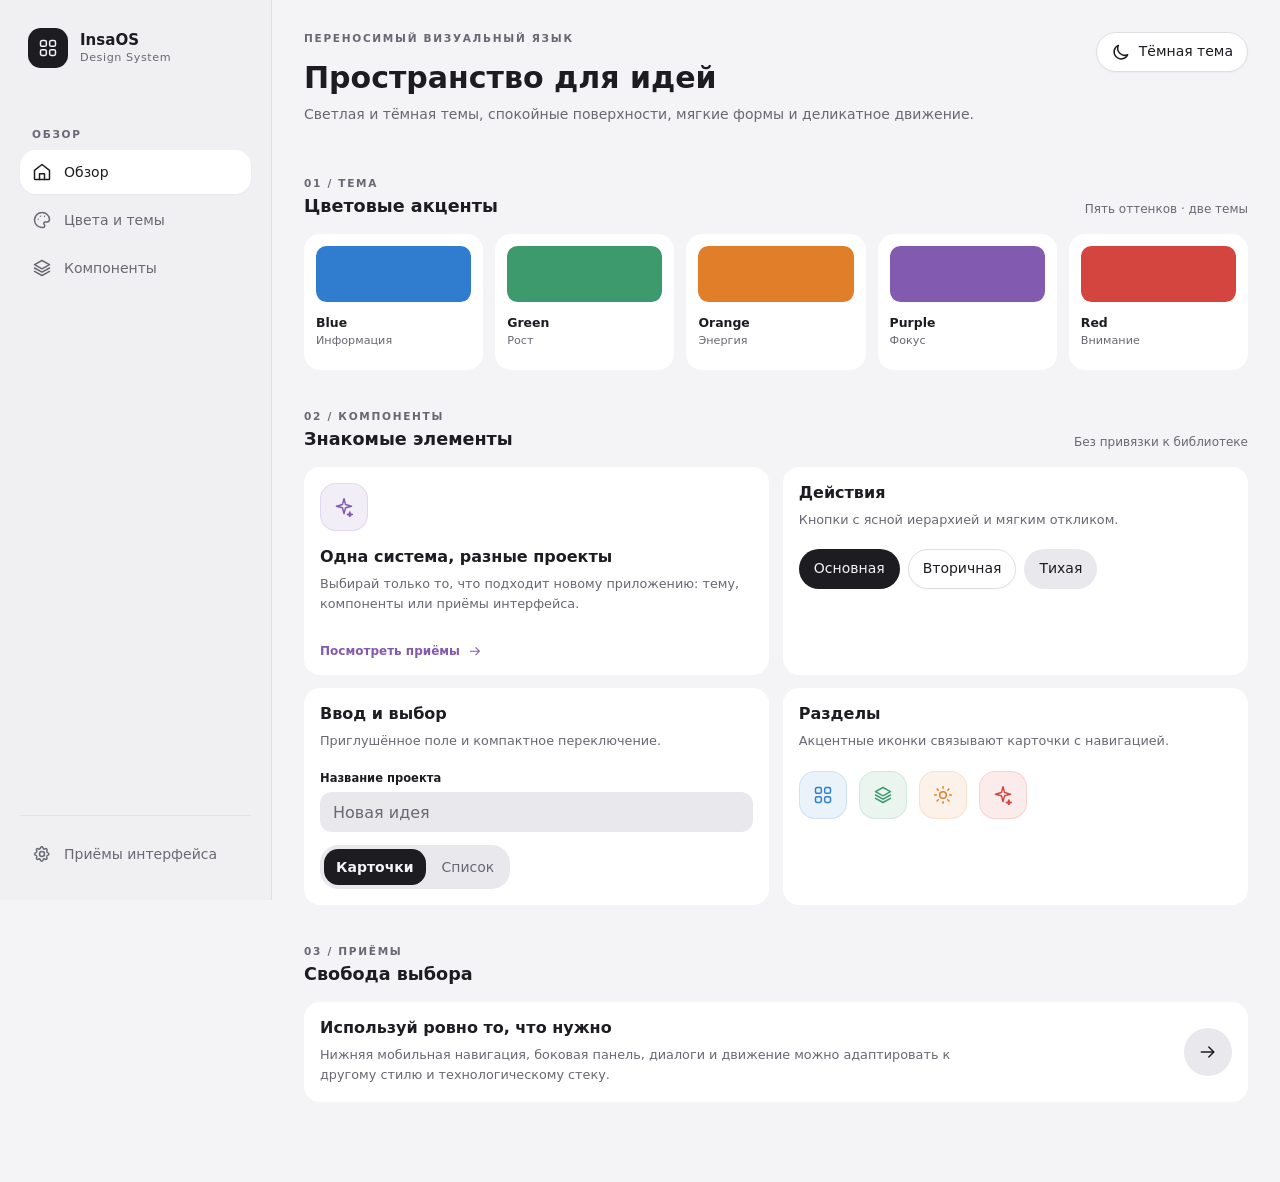
==== preview/index.html @ 646699a1 "feat: extract reusable InsaOS design system" ====
<!doctype html>
<html lang="ru">
  <head>
    <meta charset="utf-8" />
    <meta name="viewport" content="width=device-width, initial-scale=1, viewport-fit=cover" />
    <title>InsaOS Design System — предпросмотр</title>
    <link rel="stylesheet" href="../tokens/insaos.css" />
    <link rel="stylesheet" href="../components/insaos.css" />
    <link rel="stylesheet" href="./preview.css" />
    <script src="./preview.js" defer></script>
  </head>
  <body class="insaos-theme" data-insaos-theme="light">
    <svg class="svg-defs" aria-hidden="true" xmlns="http://www.w3.org/2000/svg">
      <symbol id="i-grid" viewBox="0 0 24 24"><rect x="3" y="3" width="7" height="7" rx="2"/><rect x="14" y="3" width="7" height="7" rx="2"/><rect x="3" y="14" width="7" height="7" rx="2"/><rect x="14" y="14" width="7" height="7" rx="2"/></symbol>
      <symbol id="i-home" viewBox="0 0 24 24"><path d="m3 10 9-7 9 7v10a1 1 0 0 1-1 1H4a1 1 0 0 1-1-1z"/><path d="M9 21v-7h6v7"/></symbol>
      <symbol id="i-search" viewBox="0 0 24 24"><circle cx="10.8" cy="10.8" r="6.8"/><path d="m16 16 5 5"/></symbol>
      <symbol id="i-settings" viewBox="0 0 24 24"><circle cx="12" cy="12" r="3"/><path d="M19.3 13.4a1.5 1.5 0 0 0 0-2.8l-.7-.3a1.5 1.5 0 0 1-.9-1.9l.3-.7a1.5 1.5 0 0 0-2-2l-.7.3a1.5 1.5 0 0 1-1.9-.9l-.3-.7a1.5 1.5 0 0 0-2.8 0l-.3.7a1.5 1.5 0 0 1-1.9.9l-.7-.3a1.5 1.5 0 0 0-2 2l.3.7a1.5 1.5 0 0 1-.9 1.9l-.7.3a1.5 1.5 0 0 0 0 2.8l.7.3a1.5 1.5 0 0 1 .9 1.9l-.3.7a1.5 1.5 0 0 0 2 2l.7-.3a1.5 1.5 0 0 1 1.9.9l.3.7a1.5 1.5 0 0 0 2.8 0l.3-.7a1.5 1.5 0 0 1 1.9-.9l.7.3a1.5 1.5 0 0 0 2-2l-.3-.7a1.5 1.5 0 0 1 .9-1.9z"/></symbol>
      <symbol id="i-palette" viewBox="0 0 24 24"><path d="M12 3a9 9 0 1 0 0 18h1.2a2.1 2.1 0 0 0 1.5-3.6 1.8 1.8 0 0 1 1.3-3.1h2.2A2.8 2.8 0 0 0 21 11.5 8.8 8.8 0 0 0 12 3Z"/><circle cx="7.5" cy="11" r=".8" fill="currentColor" stroke="none"/><circle cx="10" cy="7.5" r=".8" fill="currentColor" stroke="none"/><circle cx="15" cy="7.5" r=".8" fill="currentColor" stroke="none"/></symbol>
      <symbol id="i-layers" viewBox="0 0 24 24"><path d="m12 3 9 5-9 5-9-5zM3 12l9 5 9-5M3 16l9 5 9-5"/></symbol>
      <symbol id="i-spark" viewBox="0 0 24 24"><path d="m12 2 1.9 7.1L21 11l-7.1 1.9L12 20l-1.9-7.1L3 11l7.1-1.9z"/><path d="m19 18 .6 2.4L22 21l-2.4.6L19 24l-.6-2.4L16 21l2.4-.6z"/></symbol>
      <symbol id="i-arrow" viewBox="0 0 24 24"><path d="M4 12h15M13 6l6 6-6 6"/></symbol>
      <symbol id="i-close" viewBox="0 0 24 24"><path d="M5 5 19 19M19 5 5 19"/></symbol>
      <symbol id="i-moon" viewBox="0 0 24 24"><path d="M20 15.2A8.5 8.5 0 0 1 8.8 4 8.5 8.5 0 1 0 20 15.2Z"/></symbol>
      <symbol id="i-sun" viewBox="0 0 24 24"><circle cx="12" cy="12" r="4"/><path d="M12 2v2M12 20v2M4.9 4.9l1.4 1.4m11.4 11.4 1.4 1.4M2 12h2m16 0h2M4.9 19.1l1.4-1.4M17.7 6.3l1.4-1.4"/></symbol>
    </svg>

    <div class="preview-shell">
      <aside class="preview-sidebar" aria-label="Демонстрационная навигация">
        <div class="preview-brand"><span class="preview-brand-mark"><svg><use href="#i-grid" /></svg></span><span>InsaOS <small>Design System</small></span></div>
        <p class="preview-sidebar-label">ОБЗОР</p>
        <nav>
          <a class="insa-nav-item" href="#overview" aria-current="page"><svg><use href="#i-home" /></svg>Обзор</a>
          <a class="insa-nav-item" href="#colors"><svg><use href="#i-palette" /></svg>Цвета и темы</a>
          <a class="insa-nav-item" href="#components"><svg><use href="#i-layers" /></svg>Компоненты</a>
        </nav>
        <div class="preview-sidebar-bottom"><a class="insa-nav-item" href="#patterns"><svg><use href="#i-settings" /></svg>Приёмы интерфейса</a></div>
      </aside>

      <main class="insa-page preview-main" id="overview">
        <header class="preview-topbar">
          <div><p class="preview-eyebrow">ПЕРЕНОСИМЫЙ ВИЗУАЛЬНЫЙ ЯЗЫК</p><h1 class="insa-page-title">Пространство для идей</h1><p class="insa-page-description">Светлая и тёмная темы, спокойные поверхности, мягкие формы и деликатное движение.</p></div>
          <button class="insa-button insa-button--secondary preview-theme-button" id="theme-toggle" type="button" aria-label="Переключить тему"><svg><use href="#i-moon" /></svg><span>Тёмная тема</span></button>
        </header>

        <section class="preview-section" id="colors" aria-labelledby="colors-title">
          <div class="preview-section-heading"><div><p class="preview-eyebrow">01 / ТЕМА</p><h2 id="colors-title">Цветовые акценты</h2></div><span class="preview-meta">Пять оттенков · две темы</span></div>
          <div class="preview-swatches">
            <div class="preview-swatch"><span style="--swatch:var(--insa-blue)"></span><strong>Blue</strong><small>Информация</small></div>
            <div class="preview-swatch"><span style="--swatch:var(--insa-green)"></span><strong>Green</strong><small>Рост</small></div>
            <div class="preview-swatch"><span style="--swatch:var(--insa-orange)"></span><strong>Orange</strong><small>Энергия</small></div>
            <div class="preview-swatch"><span style="--swatch:var(--insa-purple)"></span><strong>Purple</strong><small>Фокус</small></div>
            <div class="preview-swatch"><span style="--swatch:var(--insa-red)"></span><strong>Red</strong><small>Внимание</small></div>
          </div>
        </section>

        <section class="preview-section" id="components" aria-labelledby="components-title">
          <div class="preview-section-heading"><div><p class="preview-eyebrow">02 / КОМПОНЕНТЫ</p><h2 id="components-title">Знакомые элементы</h2></div><span class="preview-meta">Без привязки к библиотеке</span></div>
          <div class="preview-grid">
            <article class="insa-card preview-feature-card"><div class="insa-icon-badge" data-accent="purple"><svg><use href="#i-spark" /></svg></div><div><h3>Одна система, разные проекты</h3><p>Выбирай только то, что подходит новому приложению: тему, компоненты или приёмы интерфейса.</p></div><a class="preview-text-link" href="#patterns">Посмотреть приёмы <svg><use href="#i-arrow" /></svg></a></article>
            <div class="insa-card preview-control-card"><h3>Действия</h3><p>Кнопки с ясной иерархией и мягким откликом.</p><div class="preview-button-row"><button class="insa-button" id="open-dialog" type="button">Основная</button><button class="insa-button insa-button--secondary" type="button">Вторичная</button><button class="insa-button insa-button--quiet" type="button">Тихая</button></div></div>
            <div class="insa-card preview-control-card"><h3>Ввод и выбор</h3><p>Приглушённое поле и компактное переключение.</p><label class="preview-field-label" for="preview-input">Название проекта</label><input class="insa-input" id="preview-input" placeholder="Новая идея" /><div class="insa-segmented" role="group" aria-label="Вид предпросмотра"><button type="button" aria-pressed="true">Карточки</button><button type="button" aria-pressed="false">Список</button></div></div>
            <div class="insa-card preview-control-card preview-accents"><h3>Разделы</h3><p>Акцентные иконки связывают карточки с навигацией.</p><div class="preview-accent-row"><div class="insa-icon-badge" data-accent="blue"><svg><use href="#i-grid" /></svg></div><div class="insa-icon-badge" data-accent="green"><svg><use href="#i-layers" /></svg></div><div class="insa-icon-badge" data-accent="orange"><svg><use href="#i-sun" /></svg></div><div class="insa-icon-badge" data-accent="red"><svg><use href="#i-spark" /></svg></div></div></div>
          </div>
        </section>

        <section class="preview-section preview-last" id="patterns" aria-labelledby="patterns-title"><div class="preview-section-heading"><div><p class="preview-eyebrow">03 / ПРИЁМЫ</p><h2 id="patterns-title">Свобода выбора</h2></div></div><div class="insa-card preview-pattern-card"><div><h3>Используй ровно то, что нужно</h3><p>Нижняя мобильная навигация, боковая панель, диалоги и движение можно адаптировать к другому стилю и технологическому стеку.</p></div><span class="preview-pattern-mark"><svg><use href="#i-arrow" /></svg></span></div></section>
      </main>

      <nav class="insa-floating-bar preview-mobile-nav" aria-label="Демонстрационная мобильная навигация"><a href="#overview" aria-current="page"><svg><use href="#i-home" /></svg><span>Обзор</span></a><a href="#colors"><svg><use href="#i-palette" /></svg><span>Цвета</span></a><a href="#components"><svg><use href="#i-layers" /></svg><span>Элементы</span></a></nav>
    </div>

    <div class="preview-dialog-backdrop" id="demo-dialog" hidden><div class="insa-dialog preview-dialog" role="dialog" aria-modal="true" aria-labelledby="dialog-title"><button class="insa-button insa-button--ghost insa-button--icon preview-close" id="close-dialog" type="button" aria-label="Закрыть"><svg><use href="#i-close" /></svg></button><p class="preview-eyebrow">ПРИМЕР ДИАЛОГА</p><h2 id="dialog-title">Мягкая форма</h2><p>На узком экране этот диалог превращается в нижнюю панель. В новом проекте его поведение реализует выбранная тобой библиотека или нативные средства.</p><button class="insa-button" id="dialog-done" type="button">Понятно</button></div></div>
  </body>
</html>
---- tokens/insaos.css ----
/* Canonical InsaOS design tokens. Values mirror InsaOS at commit 9704db8.
   Place .insaos-theme on the app root. Set data-insaos-theme="dark" for dark mode.
   HSL channels are intentionally stored without hsl() so alpha remains possible. */
.insaos-theme {
  color-scheme: light;

  --insa-accent: 240 8% 12%;
  --insa-accent-foreground: 0 0% 100%;
  --insa-background: 240 11% 96%;
  --insa-border: 240 8% 88%;
  --insa-foreground: 240 8% 12%;
  --insa-input: 240 9% 91%;
  --insa-muted: 240 10% 92%;
  --insa-muted-foreground: 240 5% 43%;
  --insa-ring: 240 8% 12%;
  --insa-shadow-color: 240 10% 18%;
  --insa-surface: 0 0% 100%;
  --insa-surface-muted: 240 12% 94%;
  --insa-blue: 211 62% 50%;
  --insa-green: 151 44% 42%;
  --insa-orange: 28 75% 52%;
  --insa-purple: 268 35% 52%;
  --insa-red: 2 63% 54%;

  --insa-font-sans: InterVariable, Inter, ui-sans-serif, system-ui, -apple-system, BlinkMacSystemFont, "Segoe UI", sans-serif;
  --insa-text-xs: 0.75rem;
  --insa-text-sm: 0.875rem;
  --insa-text-base: 1rem;
  --insa-text-title: 1.875rem;

  --insa-space-1: 0.25rem;
  --insa-space-2: 0.5rem;
  --insa-space-3: 0.75rem;
  --insa-space-4: 1rem;
  --insa-space-5: 1.25rem;
  --insa-space-6: 1.5rem;
  --insa-space-7: 1.75rem;
  --insa-space-8: 2rem;

  --insa-radius-sm: 0.625rem;
  --insa-radius-md: 0.875rem;
  --insa-radius-lg: 1.25rem;
  --insa-radius-card: 1rem;
  --insa-radius-pill: 9999px;

  --insa-shadow-surface: 0 1px 2px hsl(var(--insa-shadow-color) / 0.04);
  --insa-shadow-soft: 0 18px 46px hsl(var(--insa-shadow-color) / 0.12);
  --insa-shadow-menu: 0 16px 38px hsl(var(--insa-shadow-color) / 0.12);
  --insa-shadow-floating: 0 18px 46px hsl(var(--insa-shadow-color) / 0.14);

  --insa-ease-out: cubic-bezier(0.22, 1, 0.36, 1);
  --insa-duration-fast: 150ms;
  --insa-duration-base: 200ms;
  --insa-duration-route: 180ms;
  --insa-duration-mobile: 280ms;
  --insa-duration-sidebar: 400ms;

  background: hsl(var(--insa-background));
  color: hsl(var(--insa-foreground));
  font-family: var(--insa-font-sans);
  font-optical-sizing: auto;
  text-rendering: optimizeLegibility;
  -webkit-font-smoothing: antialiased;
}

.insaos-theme[data-insaos-theme="dark"] {
  color-scheme: dark;

  --insa-accent: 0 0% 100%;
  --insa-accent-foreground: 240 9% 7%;
  --insa-background: 220 8% 7%;
  --insa-border: 240 4% 21%;
  --insa-foreground: 240 11% 92%;
  --insa-input: 240 4% 22%;
  --insa-muted: 240 4% 16%;
  --insa-muted-foreground: 240 5% 64%;
  --insa-ring: 0 0% 100%;
  --insa-shadow-color: 0 0% 0%;
  --insa-surface: 240 3% 11%;
  --insa-surface-muted: 240 4% 15%;
  --insa-blue: 211 55% 60%;
  --insa-green: 151 38% 54%;
  --insa-orange: 28 70% 58%;
  --insa-purple: 268 32% 66%;
  --insa-red: 2 58% 62%;
}
---- components/insaos.css ----
/* Optional, dependency-free visual reference components.
   Import after tokens/insaos.css. Behavior belongs to the host application. */
.insaos-theme,
.insaos-theme * {
  box-sizing: border-box;
}

.insaos-theme :is(button, input, textarea, select) {
  font: inherit;
}

.insaos-theme .insa-page {
  width: min(100%, 72rem);
  margin-inline: auto;
  padding: 2rem;
}

.insaos-theme .insa-page-title {
  margin: 0;
  color: hsl(var(--insa-foreground));
  font-size: var(--insa-text-title);
  font-weight: 600;
  line-height: 1.2;
}

.insaos-theme .insa-page-description {
  max-width: 42rem;
  margin: 0.5rem 0 0;
  color: hsl(var(--insa-muted-foreground));
  font-size: var(--insa-text-sm);
  line-height: 1.5;
}

.insaos-theme .insa-card {
  border-radius: var(--insa-radius-card);
  background: hsl(var(--insa-surface));
  padding: var(--insa-space-4);
  color: hsl(var(--insa-foreground));
}

.insaos-theme .insa-card--interactive {
  transition: background-color var(--insa-duration-base) var(--insa-ease-out);
}

.insaos-theme .insa-card--interactive:hover {
  background: hsl(var(--insa-surface-muted));
}

.insaos-theme .insa-button {
  display: inline-flex;
  min-height: 2.5rem;
  align-items: center;
  justify-content: center;
  gap: 0.5rem;
  border: 1px solid transparent;
  border-radius: var(--insa-radius-pill);
  padding: 0.5rem 0.875rem;
  background: hsl(var(--insa-foreground));
  color: hsl(var(--insa-background));
  font-size: var(--insa-text-sm);
  font-weight: 500;
  line-height: 1.25;
  text-decoration: none;
  cursor: pointer;
  transition: background-color var(--insa-duration-base) var(--insa-ease-out),
    transform var(--insa-duration-base) var(--insa-ease-out);
}

.insaos-theme .insa-button:hover {
  background: hsl(var(--insa-foreground) / 0.9);
}

.insaos-theme .insa-button:active {
  transform: scale(0.98);
}

.insaos-theme .insa-button:focus-visible,
.insaos-theme .insa-input:focus-visible,
.insaos-theme .insa-nav-item:focus-visible,
.insaos-theme .insa-segmented button:focus-visible {
  outline: 2px solid hsl(var(--insa-ring));
  outline-offset: 2px;
}

.insaos-theme .insa-button:disabled {
  opacity: 0.5;
  cursor: not-allowed;
}

.insaos-theme .insa-button--secondary {
  border-color: hsl(var(--insa-border));
  background: hsl(var(--insa-surface));
  color: hsl(var(--insa-foreground));
  box-shadow: var(--insa-shadow-surface);
}

.insaos-theme .insa-button--secondary:hover {
  background: hsl(var(--insa-surface-muted));
}

.insaos-theme .insa-button--quiet {
  background: hsl(var(--insa-muted));
  color: hsl(var(--insa-foreground));
}

.insaos-theme .insa-button--quiet:hover {
  background: hsl(var(--insa-input));
}

.insaos-theme .insa-button--ghost {
  background: transparent;
  color: hsl(var(--insa-foreground));
}

.insaos-theme .insa-button--ghost:hover {
  background: hsl(var(--insa-muted));
}

.insaos-theme .insa-button--small {
  min-height: 2.25rem;
  padding-inline: 0.625rem;
}

.insaos-theme .insa-button--icon {
  width: 2.5rem;
  padding: 0;
}

.insaos-theme .insa-input {
  display: block;
  width: 100%;
  min-width: 0;
  min-height: 2.5rem;
  border: 1px solid transparent;
  border-radius: 0.75rem;
  padding: 0.5rem 0.75rem;
  background: hsl(var(--insa-muted));
  color: hsl(var(--insa-foreground));
  font-size: var(--insa-text-base);
  transition: background-color var(--insa-duration-base) var(--insa-ease-out);
}

.insaos-theme .insa-input::placeholder {
  color: hsl(var(--insa-muted-foreground));
}

.insaos-theme .insa-input:focus-visible {
  background: hsl(var(--insa-surface));
}

.insaos-theme .insa-icon-badge {
  --insa-icon-color: var(--insa-purple);
  display: inline-grid;
  width: 3rem;
  height: 3rem;
  flex: none;
  place-items: center;
  border: 1px solid hsl(var(--insa-icon-color) / 0.15);
  border-radius: var(--insa-radius-card);
  background: hsl(var(--insa-icon-color) / 0.1);
  color: hsl(var(--insa-icon-color));
}

.insaos-theme .insa-icon-badge[data-accent="blue"] { --insa-icon-color: var(--insa-blue); }
.insaos-theme .insa-icon-badge[data-accent="green"] { --insa-icon-color: var(--insa-green); }
.insaos-theme .insa-icon-badge[data-accent="orange"] { --insa-icon-color: var(--insa-orange); }
.insaos-theme .insa-icon-badge[data-accent="purple"] { --insa-icon-color: var(--insa-purple); }
.insaos-theme .insa-icon-badge[data-accent="red"] { --insa-icon-color: var(--insa-red); }

.insaos-theme .insa-floating-bar {
  border: 1px solid hsl(var(--insa-border));
  border-radius: 1.75rem;
  background: hsl(var(--insa-surface) / 0.9);
  box-shadow: var(--insa-shadow-floating);
  backdrop-filter: blur(24px);
}

.insaos-theme .insa-segmented {
  display: inline-flex;
  gap: 0.25rem;
  border-radius: 1.15rem;
  padding: 0.25rem;
  background: hsl(var(--insa-muted));
}

.insaos-theme .insa-segmented button {
  min-height: 2.25rem;
  border: 0;
  border-radius: 0.9rem;
  padding: 0.375rem 0.75rem;
  background: transparent;
  color: hsl(var(--insa-muted-foreground));
  font-size: var(--insa-text-sm);
  font-weight: 500;
  cursor: pointer;
  transition: color var(--insa-duration-base) var(--insa-ease-out),
    background-color var(--insa-duration-base) var(--insa-ease-out);
}

.insaos-theme .insa-segmented button[aria-selected="true"],
.insaos-theme .insa-segmented button[aria-pressed="true"] {
  background: hsl(var(--insa-foreground));
  color: hsl(var(--insa-background));
  font-weight: 600;
}

.insaos-theme .insa-nav-item {
  display: flex;
  min-height: 2.75rem;
  align-items: center;
  gap: 0.75rem;
  border-radius: 1rem;
  padding: 0.5rem 0.75rem;
  color: hsl(var(--insa-muted-foreground));
  font-size: var(--insa-text-sm);
  font-weight: 500;
  text-decoration: none;
  transition: background-color var(--insa-duration-base) var(--insa-ease-out),
    color var(--insa-duration-base) var(--insa-ease-out);
}

.insaos-theme .insa-nav-item:hover,
.insaos-theme .insa-nav-item[aria-current="page"] {
  background: hsl(var(--insa-surface));
  color: hsl(var(--insa-foreground));
}

.insaos-theme .insa-nav-item[aria-current="page"] {
  box-shadow: var(--insa-shadow-surface);
}

.insaos-theme .insa-overlay {
  background: hsl(var(--insa-background) / 0.7);
  backdrop-filter: blur(4px);
}

.insaos-theme .insa-dialog {
  border: 1px solid hsl(var(--insa-border));
  border-radius: var(--insa-radius-card);
  background: hsl(var(--insa-surface));
  padding: 1.25rem;
  box-shadow: var(--insa-shadow-floating);
}

@media (max-width: 767px) {
  .insaos-theme .insa-page {
    padding: 1.25rem 1rem 8rem;
  }

  .insaos-theme .insa-dialog {
    border-radius: 1.75rem 1.75rem 0 0;
    padding-bottom: calc(env(safe-area-inset-bottom) + 1.25rem);
  }
}

@media (prefers-reduced-motion: reduce) {
  .insaos-theme .insa-card--interactive,
  .insaos-theme .insa-button,
  .insaos-theme .insa-input,
  .insaos-theme .insa-segmented button,
  .insaos-theme .insa-nav-item {
    transition-duration: 1ms;
  }
}
---- preview/preview.css ----
body.insaos-theme { margin: 0; min-height: 100vh; }
.svg-defs { position: absolute; width: 0; height: 0; overflow: hidden; }
.insaos-theme svg { width: 1.25rem; height: 1.25rem; fill: none; stroke: currentColor; stroke-width: 1.8; stroke-linecap: round; stroke-linejoin: round; flex: none; }
.preview-shell { display: flex; min-height: 100vh; }
.preview-sidebar { position: sticky; top: 0; display: flex; flex: 0 0 272px; flex-direction: column; height: 100vh; border-right: 1px solid hsl(var(--insa-border)); padding: 1.5rem 1.25rem; background: hsl(var(--insa-surface-muted) / .7); }
.preview-brand { display: flex; align-items: center; gap: .75rem; margin-bottom: 3.5rem; padding: .25rem .5rem; font-size: .94rem; font-weight: 700; line-height: 1.1; }
.preview-brand small { display: block; margin-top: .2rem; color: hsl(var(--insa-muted-foreground)); font-size: .7rem; font-weight: 500; letter-spacing: .05em; }
.preview-brand-mark { display: grid; width: 2.5rem; height: 2.5rem; place-items: center; border-radius: .8rem; background: hsl(var(--insa-foreground)); color: hsl(var(--insa-background)); }
.preview-sidebar-label, .preview-eyebrow { color: hsl(var(--insa-muted-foreground)); font-size: .66rem; font-weight: 700; letter-spacing: .16em; }
.preview-sidebar-label { padding-left: .75rem; margin: 0 0 .65rem; }
.preview-sidebar nav { display: grid; gap: .25rem; }
.preview-sidebar-bottom { margin-top: auto; border-top: 1px solid hsl(var(--insa-border) / .7); padding-top: 1rem; }
.preview-main { flex: 1; min-width: 0; }
.preview-topbar { display: flex; align-items: flex-start; justify-content: space-between; gap: 2rem; margin: 0 0 3.25rem; }
.preview-topbar .preview-eyebrow { margin: 0 0 1rem; }
.preview-theme-button { flex: none; gap: .6rem; }
.preview-section { margin-top: 2.5rem; }
.preview-section-heading { display: flex; align-items: end; justify-content: space-between; gap: 1rem; margin-bottom: 1.1rem; }
.preview-section-heading .preview-eyebrow { margin: 0 0 .45rem; }
.preview-section-heading h2 { margin: 0; font-size: 1.1rem; font-weight: 650; }
.preview-meta { color: hsl(var(--insa-muted-foreground)); font-size: .75rem; }
.preview-swatches { display: grid; grid-template-columns: repeat(5, minmax(0, 1fr)); gap: .75rem; }
.preview-swatch { display: flex; min-height: 8.5rem; flex-direction: column; border-radius: 1rem; background: hsl(var(--insa-surface)); padding: .75rem; }
.preview-swatch > span { height: 3.5rem; margin-bottom: .85rem; border-radius: .65rem; background: hsl(var(--swatch)); }
.preview-swatch strong { font-size: .78rem; font-weight: 650; }
.preview-swatch small { margin-top: .2rem; color: hsl(var(--insa-muted-foreground)); font-size: .7rem; }
.preview-grid { display: grid; grid-template-columns: repeat(2, minmax(0, 1fr)); gap: .85rem; }
.preview-grid .insa-card { min-height: 13rem; }
.preview-grid h3, .preview-pattern-card h3 { margin: 0 0 .5rem; font-size: 1rem; font-weight: 650; }
.preview-grid p, .preview-pattern-card p { margin: 0; color: hsl(var(--insa-muted-foreground)); font-size: .8rem; line-height: 1.6; }
.preview-feature-card { display: flex; flex-direction: column; align-items: start; gap: 1rem; }
.preview-feature-card p { max-width: 27rem; }
.preview-text-link { display: inline-flex; align-items: center; gap: .5rem; margin-top: auto; color: hsl(var(--insa-purple)); font-size: .75rem; font-weight: 650; text-decoration: none; }
.preview-text-link svg { width: .9rem; height: .9rem; }
.preview-control-card { padding: 1.25rem; }
.preview-control-card p { margin-bottom: 1.2rem; }
.preview-button-row, .preview-accent-row { display: flex; flex-wrap: wrap; gap: .5rem; }
.preview-field-label { display: block; margin-bottom: .45rem; font-size: .72rem; font-weight: 600; }
.preview-control-card .insa-segmented { margin-top: .8rem; }
.preview-accents .preview-accent-row { gap: .75rem; }
.preview-pattern-card { display: flex; align-items: center; justify-content: space-between; gap: 2rem; padding: 1.5rem; }
.preview-pattern-card p { max-width: 42rem; }
.preview-pattern-mark { display: grid; width: 3rem; height: 3rem; place-items: center; border-radius: 50%; background: hsl(var(--insa-muted)); color: hsl(var(--insa-foreground)); }
.preview-last { margin-bottom: 3rem; }
.preview-mobile-nav { display: none; }
.preview-dialog-backdrop { position: fixed; inset: 0; z-index: 100; display: grid; place-items: center; padding: 1rem; background: hsl(var(--insa-background) / .7); backdrop-filter: blur(4px); }
.preview-dialog-backdrop[hidden] { display: none; }
.preview-dialog { position: relative; width: min(100%, 28rem); }
.preview-dialog .preview-eyebrow { margin: 0 0 .75rem; }
.preview-dialog h2 { margin: 0 0 .65rem; font-size: 1.15rem; }
.preview-dialog p:not(.preview-eyebrow) { margin: 0 0 1.5rem; color: hsl(var(--insa-muted-foreground)); font-size: .85rem; line-height: 1.6; }
.preview-close { position: absolute; top: .75rem; right: .75rem; }
@media (max-width: 850px) { .preview-sidebar { flex-basis: 220px; } .preview-swatches { grid-template-columns: repeat(3, minmax(0, 1fr)); } }
@media (max-width: 700px) {
  .preview-sidebar { display: none; }
  .preview-topbar { margin-bottom: 2.2rem; }
  .preview-topbar .insa-page-title { font-size: 1.7rem; }
  .preview-theme-button span { display: none; }
  .preview-theme-button { width: 2.5rem; padding: 0; }
  .preview-swatches { grid-template-columns: repeat(2, minmax(0, 1fr)); }
  .preview-grid { grid-template-columns: 1fr; }
  .preview-meta { display: none; }
  .preview-mobile-nav { position: fixed; z-index: 30; right: .75rem; bottom: calc(env(safe-area-inset-bottom) + .35rem); left: .75rem; display: grid; grid-template-columns: repeat(3, 1fr); gap: .25rem; padding: .5rem; }
  .preview-mobile-nav a { display: flex; min-height: 3.25rem; flex-direction: column; align-items: center; justify-content: center; gap: .2rem; border-radius: 1.65rem; color: hsl(var(--insa-muted-foreground)); font-size: .68rem; font-weight: 500; text-decoration: none; }
  .preview-mobile-nav a[aria-current="page"] { background: hsl(var(--insa-input)); color: hsl(var(--insa-accent)); font-weight: 600; box-shadow: var(--insa-shadow-surface); }
  .preview-mobile-nav svg { width: 1.35rem; height: 1.35rem; }
  .preview-dialog-backdrop { align-items: end; padding: 0; }
  .preview-dialog { width: 100%; border-bottom: 0; }
}
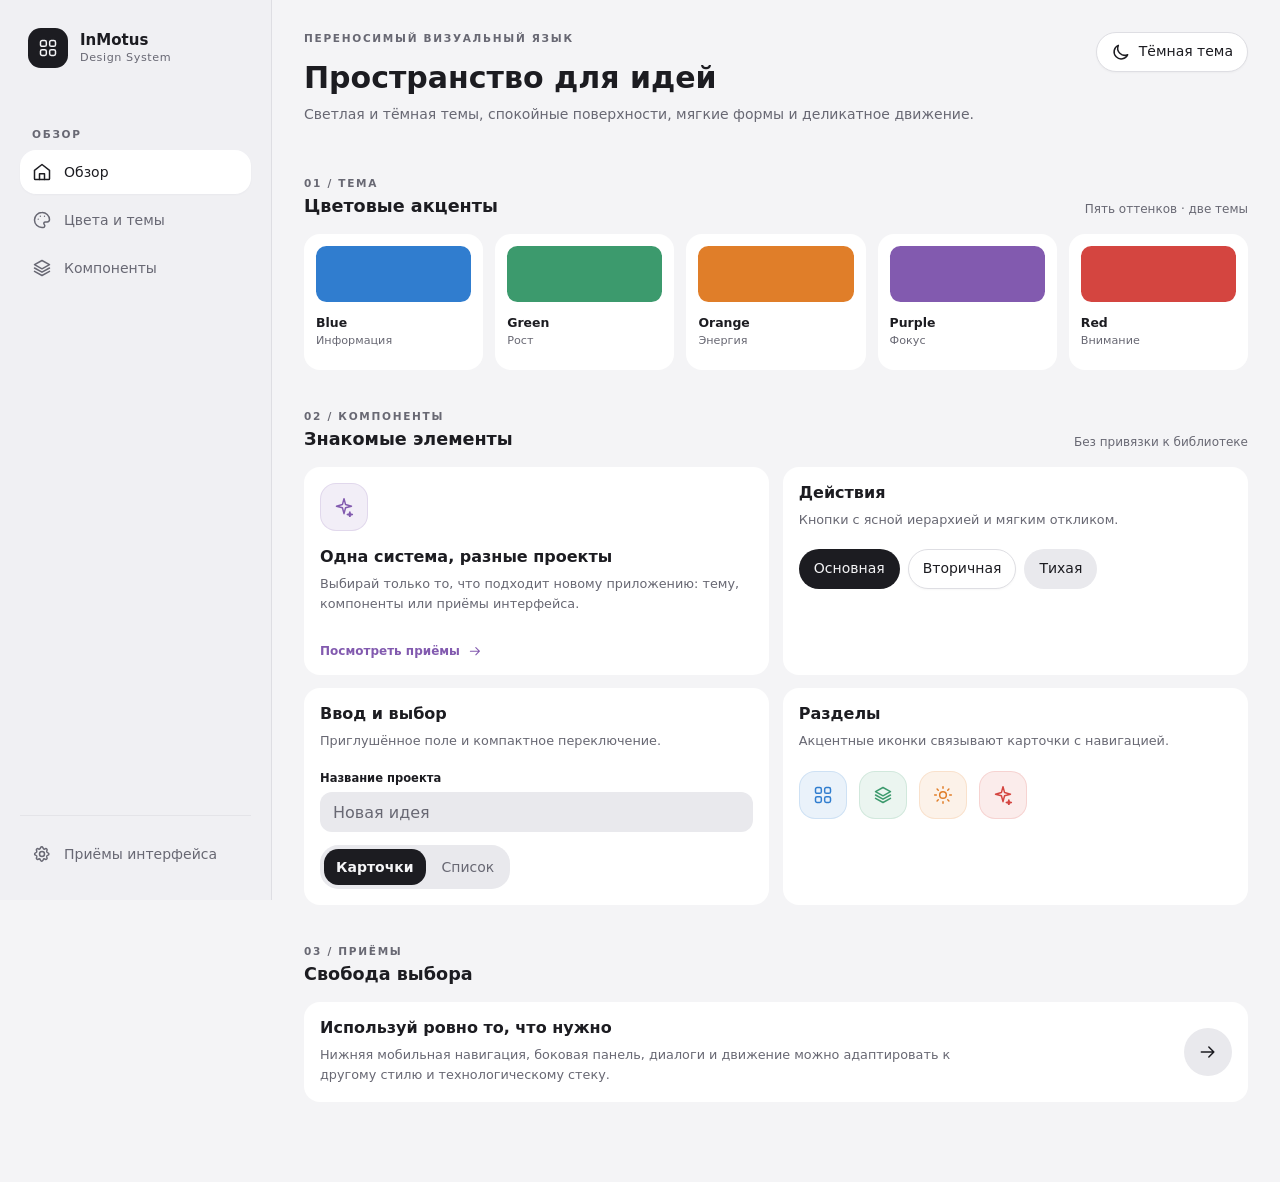
==== commit 229f1a60: "refactor: establish independent InMotus design system" ====
--- a/preview/index.html
+++ b/preview/index.html
@@ -3,13 +3,13 @@
   <head>
     <meta charset="utf-8" />
     <meta name="viewport" content="width=device-width, initial-scale=1, viewport-fit=cover" />
-    <title>InsaOS Design System — предпросмотр</title>
-    <link rel="stylesheet" href="../tokens/insaos.css" />
-    <link rel="stylesheet" href="../components/insaos.css" />
+    <title>InMotus Design System — предпросмотр</title>
+    <link rel="stylesheet" href="../tokens/inmotus.css" />
+    <link rel="stylesheet" href="../components/inmotus.css" />
     <link rel="stylesheet" href="./preview.css" />
     <script src="./preview.js" defer></script>
   </head>
-  <body class="insaos-theme" data-insaos-theme="light">
+  <body class="inmotus-theme" data-inmotus-theme="light">
     <svg class="svg-defs" aria-hidden="true" xmlns="http://www.w3.org/2000/svg">
       <symbol id="i-grid" viewBox="0 0 24 24"><rect x="3" y="3" width="7" height="7" rx="2"/><rect x="14" y="3" width="7" height="7" rx="2"/><rect x="3" y="14" width="7" height="7" rx="2"/><rect x="14" y="14" width="7" height="7" rx="2"/></symbol>
       <symbol id="i-home" viewBox="0 0 24 24"><path d="m3 10 9-7 9 7v10a1 1 0 0 1-1 1H4a1 1 0 0 1-1-1z"/><path d="M9 21v-7h6v7"/></symbol>
@@ -26,49 +26,49 @@
 
     <div class="preview-shell">
       <aside class="preview-sidebar" aria-label="Демонстрационная навигация">
-        <div class="preview-brand"><span class="preview-brand-mark"><svg><use href="#i-grid" /></svg></span><span>InsaOS <small>Design System</small></span></div>
+        <div class="preview-brand"><span class="preview-brand-mark"><svg><use href="#i-grid" /></svg></span><span>InMotus <small>Design System</small></span></div>
         <p class="preview-sidebar-label">ОБЗОР</p>
         <nav>
-          <a class="insa-nav-item" href="#overview" aria-current="page"><svg><use href="#i-home" /></svg>Обзор</a>
-          <a class="insa-nav-item" href="#colors"><svg><use href="#i-palette" /></svg>Цвета и темы</a>
-          <a class="insa-nav-item" href="#components"><svg><use href="#i-layers" /></svg>Компоненты</a>
+          <a class="inmotus-nav-item" href="#overview" aria-current="page"><svg><use href="#i-home" /></svg>Обзор</a>
+          <a class="inmotus-nav-item" href="#colors"><svg><use href="#i-palette" /></svg>Цвета и темы</a>
+          <a class="inmotus-nav-item" href="#components"><svg><use href="#i-layers" /></svg>Компоненты</a>
         </nav>
-        <div class="preview-sidebar-bottom"><a class="insa-nav-item" href="#patterns"><svg><use href="#i-settings" /></svg>Приёмы интерфейса</a></div>
+        <div class="preview-sidebar-bottom"><a class="inmotus-nav-item" href="#patterns"><svg><use href="#i-settings" /></svg>Приёмы интерфейса</a></div>
       </aside>
 
-      <main class="insa-page preview-main" id="overview">
+      <main class="inmotus-page preview-main" id="overview">
         <header class="preview-topbar">
-          <div><p class="preview-eyebrow">ПЕРЕНОСИМЫЙ ВИЗУАЛЬНЫЙ ЯЗЫК</p><h1 class="insa-page-title">Пространство для идей</h1><p class="insa-page-description">Светлая и тёмная темы, спокойные поверхности, мягкие формы и деликатное движение.</p></div>
-          <button class="insa-button insa-button--secondary preview-theme-button" id="theme-toggle" type="button" aria-label="Переключить тему"><svg><use href="#i-moon" /></svg><span>Тёмная тема</span></button>
+          <div><p class="preview-eyebrow">ПЕРЕНОСИМЫЙ ВИЗУАЛЬНЫЙ ЯЗЫК</p><h1 class="inmotus-page-title">Пространство для идей</h1><p class="inmotus-page-description">Светлая и тёмная темы, спокойные поверхности, мягкие формы и деликатное движение.</p></div>
+          <button class="inmotus-button inmotus-button--secondary preview-theme-button" id="theme-toggle" type="button" aria-label="Переключить тему"><svg><use href="#i-moon" /></svg><span>Тёмная тема</span></button>
         </header>
 
         <section class="preview-section" id="colors" aria-labelledby="colors-title">
           <div class="preview-section-heading"><div><p class="preview-eyebrow">01 / ТЕМА</p><h2 id="colors-title">Цветовые акценты</h2></div><span class="preview-meta">Пять оттенков · две темы</span></div>
           <div class="preview-swatches">
-            <div class="preview-swatch"><span style="--swatch:var(--insa-blue)"></span><strong>Blue</strong><small>Информация</small></div>
-            <div class="preview-swatch"><span style="--swatch:var(--insa-green)"></span><strong>Green</strong><small>Рост</small></div>
-            <div class="preview-swatch"><span style="--swatch:var(--insa-orange)"></span><strong>Orange</strong><small>Энергия</small></div>
-            <div class="preview-swatch"><span style="--swatch:var(--insa-purple)"></span><strong>Purple</strong><small>Фокус</small></div>
-            <div class="preview-swatch"><span style="--swatch:var(--insa-red)"></span><strong>Red</strong><small>Внимание</small></div>
+            <div class="preview-swatch"><span style="--swatch:var(--inmotus-blue)"></span><strong>Blue</strong><small>Информация</small></div>
+            <div class="preview-swatch"><span style="--swatch:var(--inmotus-green)"></span><strong>Green</strong><small>Рост</small></div>
+            <div class="preview-swatch"><span style="--swatch:var(--inmotus-orange)"></span><strong>Orange</strong><small>Энергия</small></div>
+            <div class="preview-swatch"><span style="--swatch:var(--inmotus-purple)"></span><strong>Purple</strong><small>Фокус</small></div>
+            <div class="preview-swatch"><span style="--swatch:var(--inmotus-red)"></span><strong>Red</strong><small>Внимание</small></div>
           </div>
         </section>
 
         <section class="preview-section" id="components" aria-labelledby="components-title">
           <div class="preview-section-heading"><div><p class="preview-eyebrow">02 / КОМПОНЕНТЫ</p><h2 id="components-title">Знакомые элементы</h2></div><span class="preview-meta">Без привязки к библиотеке</span></div>
           <div class="preview-grid">
-            <article class="insa-card preview-feature-card"><div class="insa-icon-badge" data-accent="purple"><svg><use href="#i-spark" /></svg></div><div><h3>Одна система, разные проекты</h3><p>Выбирай только то, что подходит новому приложению: тему, компоненты или приёмы интерфейса.</p></div><a class="preview-text-link" href="#patterns">Посмотреть приёмы <svg><use href="#i-arrow" /></svg></a></article>
-            <div class="insa-card preview-control-card"><h3>Действия</h3><p>Кнопки с ясной иерархией и мягким откликом.</p><div class="preview-button-row"><button class="insa-button" id="open-dialog" type="button">Основная</button><button class="insa-button insa-button--secondary" type="button">Вторичная</button><button class="insa-button insa-button--quiet" type="button">Тихая</button></div></div>
-            <div class="insa-card preview-control-card"><h3>Ввод и выбор</h3><p>Приглушённое поле и компактное переключение.</p><label class="preview-field-label" for="preview-input">Название проекта</label><input class="insa-input" id="preview-input" placeholder="Новая идея" /><div class="insa-segmented" role="group" aria-label="Вид предпросмотра"><button type="button" aria-pressed="true">Карточки</button><button type="button" aria-pressed="false">Список</button></div></div>
-            <div class="insa-card preview-control-card preview-accents"><h3>Разделы</h3><p>Акцентные иконки связывают карточки с навигацией.</p><div class="preview-accent-row"><div class="insa-icon-badge" data-accent="blue"><svg><use href="#i-grid" /></svg></div><div class="insa-icon-badge" data-accent="green"><svg><use href="#i-layers" /></svg></div><div class="insa-icon-badge" data-accent="orange"><svg><use href="#i-sun" /></svg></div><div class="insa-icon-badge" data-accent="red"><svg><use href="#i-spark" /></svg></div></div></div>
+            <article class="inmotus-card preview-feature-card"><div class="inmotus-icon-badge" data-accent="purple"><svg><use href="#i-spark" /></svg></div><div><h3>Одна система, разные проекты</h3><p>Выбирай только то, что подходит новому приложению: тему, компоненты или приёмы интерфейса.</p></div><a class="preview-text-link" href="#patterns">Посмотреть приёмы <svg><use href="#i-arrow" /></svg></a></article>
+            <div class="inmotus-card preview-control-card"><h3>Действия</h3><p>Кнопки с ясной иерархией и мягким откликом.</p><div class="preview-button-row"><button class="inmotus-button" id="open-dialog" type="button">Основная</button><button class="inmotus-button inmotus-button--secondary" type="button">Вторичная</button><button class="inmotus-button inmotus-button--quiet" type="button">Тихая</button></div></div>
+            <div class="inmotus-card preview-control-card"><h3>Ввод и выбор</h3><p>Приглушённое поле и компактное переключение.</p><label class="preview-field-label" for="preview-input">Название проекта</label><input class="inmotus-input" id="preview-input" placeholder="Новая идея" /><div class="inmotus-segmented" role="group" aria-label="Вид предпросмотра"><button type="button" aria-pressed="true">Карточки</button><button type="button" aria-pressed="false">Список</button></div></div>
+            <div class="inmotus-card preview-control-card preview-accents"><h3>Разделы</h3><p>Акцентные иконки связывают карточки с навигацией.</p><div class="preview-accent-row"><div class="inmotus-icon-badge" data-accent="blue"><svg><use href="#i-grid" /></svg></div><div class="inmotus-icon-badge" data-accent="green"><svg><use href="#i-layers" /></svg></div><div class="inmotus-icon-badge" data-accent="orange"><svg><use href="#i-sun" /></svg></div><div class="inmotus-icon-badge" data-accent="red"><svg><use href="#i-spark" /></svg></div></div></div>
           </div>
         </section>
 
-        <section class="preview-section preview-last" id="patterns" aria-labelledby="patterns-title"><div class="preview-section-heading"><div><p class="preview-eyebrow">03 / ПРИЁМЫ</p><h2 id="patterns-title">Свобода выбора</h2></div></div><div class="insa-card preview-pattern-card"><div><h3>Используй ровно то, что нужно</h3><p>Нижняя мобильная навигация, боковая панель, диалоги и движение можно адаптировать к другому стилю и технологическому стеку.</p></div><span class="preview-pattern-mark"><svg><use href="#i-arrow" /></svg></span></div></section>
+        <section class="preview-section preview-last" id="patterns" aria-labelledby="patterns-title"><div class="preview-section-heading"><div><p class="preview-eyebrow">03 / ПРИЁМЫ</p><h2 id="patterns-title">Свобода выбора</h2></div></div><div class="inmotus-card preview-pattern-card"><div><h3>Используй ровно то, что нужно</h3><p>Нижняя мобильная навигация, боковая панель, диалоги и движение можно адаптировать к другому стилю и технологическому стеку.</p></div><span class="preview-pattern-mark"><svg><use href="#i-arrow" /></svg></span></div></section>
       </main>
 
-      <nav class="insa-floating-bar preview-mobile-nav" aria-label="Демонстрационная мобильная навигация"><a href="#overview" aria-current="page"><svg><use href="#i-home" /></svg><span>Обзор</span></a><a href="#colors"><svg><use href="#i-palette" /></svg><span>Цвета</span></a><a href="#components"><svg><use href="#i-layers" /></svg><span>Элементы</span></a></nav>
+      <nav class="inmotus-floating-bar preview-mobile-nav" aria-label="Демонстрационная мобильная навигация"><a href="#overview" aria-current="page"><svg><use href="#i-home" /></svg><span>Обзор</span></a><a href="#colors"><svg><use href="#i-palette" /></svg><span>Цвета</span></a><a href="#components"><svg><use href="#i-layers" /></svg><span>Элементы</span></a></nav>
     </div>
 
-    <div class="preview-dialog-backdrop" id="demo-dialog" hidden><div class="insa-dialog preview-dialog" role="dialog" aria-modal="true" aria-labelledby="dialog-title"><button class="insa-button insa-button--ghost insa-button--icon preview-close" id="close-dialog" type="button" aria-label="Закрыть"><svg><use href="#i-close" /></svg></button><p class="preview-eyebrow">ПРИМЕР ДИАЛОГА</p><h2 id="dialog-title">Мягкая форма</h2><p>На узком экране этот диалог превращается в нижнюю панель. В новом проекте его поведение реализует выбранная тобой библиотека или нативные средства.</p><button class="insa-button" id="dialog-done" type="button">Понятно</button></div></div>
+    <div class="preview-dialog-backdrop" id="demo-dialog" hidden><div class="inmotus-dialog preview-dialog" role="dialog" aria-modal="true" aria-labelledby="dialog-title"><button class="inmotus-button inmotus-button--ghost inmotus-button--icon preview-close" id="close-dialog" type="button" aria-label="Закрыть"><svg><use href="#i-close" /></svg></button><p class="preview-eyebrow">ПРИМЕР ДИАЛОГА</p><h2 id="dialog-title">Мягкая форма</h2><p>На узком экране этот диалог превращается в нижнюю панель. В новом проекте его поведение реализует выбранная тобой библиотека или нативные средства.</p><button class="inmotus-button" id="dialog-done" type="button">Понятно</button></div></div>
   </body>
 </html>
--- a/tokens/inmotus.css
+++ b/tokens/inmotus.css
@@ -0,0 +1,86 @@
+/* Canonical InMotus Design System tokens.
+   Place .inmotus-theme on the app root. Set data-inmotus-theme="dark" for dark mode.
+   HSL channels are intentionally stored without hsl() so alpha remains possible. */
+.inmotus-theme {
+  color-scheme: light;
+
+  --inmotus-accent: 240 8% 12%;
+  --inmotus-accent-foreground: 0 0% 100%;
+  --inmotus-background: 240 11% 96%;
+  --inmotus-border: 240 8% 88%;
+  --inmotus-foreground: 240 8% 12%;
+  --inmotus-input: 240 9% 91%;
+  --inmotus-muted: 240 10% 92%;
+  --inmotus-muted-foreground: 240 5% 43%;
+  --inmotus-ring: 240 8% 12%;
+  --inmotus-shadow-color: 240 10% 18%;
+  --inmotus-surface: 0 0% 100%;
+  --inmotus-surface-muted: 240 12% 94%;
+  --inmotus-blue: 211 62% 50%;
+  --inmotus-green: 151 44% 42%;
+  --inmotus-orange: 28 75% 52%;
+  --inmotus-purple: 268 35% 52%;
+  --inmotus-red: 2 63% 54%;
+
+  --inmotus-font-sans: InterVariable, Inter, ui-sans-serif, system-ui, -apple-system, BlinkMacSystemFont, "Segoe UI", sans-serif;
+  --inmotus-text-xs: 0.75rem;
+  --inmotus-text-sm: 0.875rem;
+  --inmotus-text-base: 1rem;
+  --inmotus-text-title: 1.875rem;
+
+  --inmotus-space-1: 0.25rem;
+  --inmotus-space-2: 0.5rem;
+  --inmotus-space-3: 0.75rem;
+  --inmotus-space-4: 1rem;
+  --inmotus-space-5: 1.25rem;
+  --inmotus-space-6: 1.5rem;
+  --inmotus-space-7: 1.75rem;
+  --inmotus-space-8: 2rem;
+
+  --inmotus-radius-sm: 0.625rem;
+  --inmotus-radius-md: 0.875rem;
+  --inmotus-radius-lg: 1.25rem;
+  --inmotus-radius-card: 1rem;
+  --inmotus-radius-pill: 9999px;
+
+  --inmotus-shadow-surface: 0 1px 2px hsl(var(--inmotus-shadow-color) / 0.04);
+  --inmotus-shadow-soft: 0 18px 46px hsl(var(--inmotus-shadow-color) / 0.12);
+  --inmotus-shadow-menu: 0 16px 38px hsl(var(--inmotus-shadow-color) / 0.12);
+  --inmotus-shadow-floating: 0 18px 46px hsl(var(--inmotus-shadow-color) / 0.14);
+
+  --inmotus-ease-out: cubic-bezier(0.22, 1, 0.36, 1);
+  --inmotus-duration-fast: 150ms;
+  --inmotus-duration-base: 200ms;
+  --inmotus-duration-route: 180ms;
+  --inmotus-duration-mobile: 280ms;
+  --inmotus-duration-sidebar: 400ms;
+
+  background: hsl(var(--inmotus-background));
+  color: hsl(var(--inmotus-foreground));
+  font-family: var(--inmotus-font-sans);
+  font-optical-sizing: auto;
+  text-rendering: optimizeLegibility;
+  -webkit-font-smoothing: antialiased;
+}
+
+.inmotus-theme[data-inmotus-theme="dark"] {
+  color-scheme: dark;
+
+  --inmotus-accent: 0 0% 100%;
+  --inmotus-accent-foreground: 240 9% 7%;
+  --inmotus-background: 220 8% 7%;
+  --inmotus-border: 240 4% 21%;
+  --inmotus-foreground: 240 11% 92%;
+  --inmotus-input: 240 4% 22%;
+  --inmotus-muted: 240 4% 16%;
+  --inmotus-muted-foreground: 240 5% 64%;
+  --inmotus-ring: 0 0% 100%;
+  --inmotus-shadow-color: 0 0% 0%;
+  --inmotus-surface: 240 3% 11%;
+  --inmotus-surface-muted: 240 4% 15%;
+  --inmotus-blue: 211 55% 60%;
+  --inmotus-green: 151 38% 54%;
+  --inmotus-orange: 28 70% 58%;
+  --inmotus-purple: 268 32% 66%;
+  --inmotus-red: 2 58% 62%;
+}
--- a/components/inmotus.css
+++ b/components/inmotus.css
@@ -0,0 +1,264 @@
+/* Optional, dependency-free visual reference components.
+   Import after tokens/inmotus.css. Behavior belongs to the host application. */
+.inmotus-theme,
+.inmotus-theme * {
+  box-sizing: border-box;
+}
+
+.inmotus-theme :is(button, input, textarea, select) {
+  font: inherit;
+}
+
+.inmotus-theme .inmotus-page {
+  width: min(100%, 72rem);
+  margin-inline: auto;
+  padding: 2rem;
+}
+
+.inmotus-theme .inmotus-page-title {
+  margin: 0;
+  color: hsl(var(--inmotus-foreground));
+  font-size: var(--inmotus-text-title);
+  font-weight: 600;
+  line-height: 1.2;
+}
+
+.inmotus-theme .inmotus-page-description {
+  max-width: 42rem;
+  margin: 0.5rem 0 0;
+  color: hsl(var(--inmotus-muted-foreground));
+  font-size: var(--inmotus-text-sm);
+  line-height: 1.5;
+}
+
+.inmotus-theme .inmotus-card {
+  border-radius: var(--inmotus-radius-card);
+  background: hsl(var(--inmotus-surface));
+  padding: var(--inmotus-space-4);
+  color: hsl(var(--inmotus-foreground));
+}
+
+.inmotus-theme .inmotus-card--interactive {
+  transition: background-color var(--inmotus-duration-base) var(--inmotus-ease-out);
+}
+
+.inmotus-theme .inmotus-card--interactive:hover {
+  background: hsl(var(--inmotus-surface-muted));
+}
+
+.inmotus-theme .inmotus-button {
+  display: inline-flex;
+  min-height: 2.5rem;
+  align-items: center;
+  justify-content: center;
+  gap: 0.5rem;
+  border: 1px solid transparent;
+  border-radius: var(--inmotus-radius-pill);
+  padding: 0.5rem 0.875rem;
+  background: hsl(var(--inmotus-foreground));
+  color: hsl(var(--inmotus-background));
+  font-size: var(--inmotus-text-sm);
+  font-weight: 500;
+  line-height: 1.25;
+  text-decoration: none;
+  cursor: pointer;
+  transition: background-color var(--inmotus-duration-base) var(--inmotus-ease-out),
+    transform var(--inmotus-duration-base) var(--inmotus-ease-out);
+}
+
+.inmotus-theme .inmotus-button:hover {
+  background: hsl(var(--inmotus-foreground) / 0.9);
+}
+
+.inmotus-theme .inmotus-button:active {
+  transform: scale(0.98);
+}
+
+.inmotus-theme .inmotus-button:focus-visible,
+.inmotus-theme .inmotus-input:focus-visible,
+.inmotus-theme .inmotus-nav-item:focus-visible,
+.inmotus-theme .inmotus-segmented button:focus-visible {
+  outline: 2px solid hsl(var(--inmotus-ring));
+  outline-offset: 2px;
+}
+
+.inmotus-theme .inmotus-button:disabled {
+  opacity: 0.5;
+  cursor: not-allowed;
+}
+
+.inmotus-theme .inmotus-button--secondary {
+  border-color: hsl(var(--inmotus-border));
+  background: hsl(var(--inmotus-surface));
+  color: hsl(var(--inmotus-foreground));
+  box-shadow: var(--inmotus-shadow-surface);
+}
+
+.inmotus-theme .inmotus-button--secondary:hover {
+  background: hsl(var(--inmotus-surface-muted));
+}
+
+.inmotus-theme .inmotus-button--quiet {
+  background: hsl(var(--inmotus-muted));
+  color: hsl(var(--inmotus-foreground));
+}
+
+.inmotus-theme .inmotus-button--quiet:hover {
+  background: hsl(var(--inmotus-input));
+}
+
+.inmotus-theme .inmotus-button--ghost {
+  background: transparent;
+  color: hsl(var(--inmotus-foreground));
+}
+
+.inmotus-theme .inmotus-button--ghost:hover {
+  background: hsl(var(--inmotus-muted));
+}
+
+.inmotus-theme .inmotus-button--small {
+  min-height: 2.25rem;
+  padding-inline: 0.625rem;
+}
+
+.inmotus-theme .inmotus-button--icon {
+  width: 2.5rem;
+  padding: 0;
+}
+
+.inmotus-theme .inmotus-input {
+  display: block;
+  width: 100%;
+  min-width: 0;
+  min-height: 2.5rem;
+  border: 1px solid transparent;
+  border-radius: 0.75rem;
+  padding: 0.5rem 0.75rem;
+  background: hsl(var(--inmotus-muted));
+  color: hsl(var(--inmotus-foreground));
+  font-size: var(--inmotus-text-base);
+  transition: background-color var(--inmotus-duration-base) var(--inmotus-ease-out);
+}
+
+.inmotus-theme .inmotus-input::placeholder {
+  color: hsl(var(--inmotus-muted-foreground));
+}
+
+.inmotus-theme .inmotus-input:focus-visible {
+  background: hsl(var(--inmotus-surface));
+}
+
+.inmotus-theme .inmotus-icon-badge {
+  --inmotus-icon-color: var(--inmotus-purple);
+  display: inline-grid;
+  width: 3rem;
+  height: 3rem;
+  flex: none;
+  place-items: center;
+  border: 1px solid hsl(var(--inmotus-icon-color) / 0.15);
+  border-radius: var(--inmotus-radius-card);
+  background: hsl(var(--inmotus-icon-color) / 0.1);
+  color: hsl(var(--inmotus-icon-color));
+}
+
+.inmotus-theme .inmotus-icon-badge[data-accent="blue"] { --inmotus-icon-color: var(--inmotus-blue); }
+.inmotus-theme .inmotus-icon-badge[data-accent="green"] { --inmotus-icon-color: var(--inmotus-green); }
+.inmotus-theme .inmotus-icon-badge[data-accent="orange"] { --inmotus-icon-color: var(--inmotus-orange); }
+.inmotus-theme .inmotus-icon-badge[data-accent="purple"] { --inmotus-icon-color: var(--inmotus-purple); }
+.inmotus-theme .inmotus-icon-badge[data-accent="red"] { --inmotus-icon-color: var(--inmotus-red); }
+
+.inmotus-theme .inmotus-floating-bar {
+  border: 1px solid hsl(var(--inmotus-border));
+  border-radius: 1.75rem;
+  background: hsl(var(--inmotus-surface) / 0.9);
+  box-shadow: var(--inmotus-shadow-floating);
+  backdrop-filter: blur(24px);
+}
+
+.inmotus-theme .inmotus-segmented {
+  display: inline-flex;
+  gap: 0.25rem;
+  border-radius: 1.15rem;
+  padding: 0.25rem;
+  background: hsl(var(--inmotus-muted));
+}
+
+.inmotus-theme .inmotus-segmented button {
+  min-height: 2.25rem;
+  border: 0;
+  border-radius: 0.9rem;
+  padding: 0.375rem 0.75rem;
+  background: transparent;
+  color: hsl(var(--inmotus-muted-foreground));
+  font-size: var(--inmotus-text-sm);
+  font-weight: 500;
+  cursor: pointer;
+  transition: color var(--inmotus-duration-base) var(--inmotus-ease-out),
+    background-color var(--inmotus-duration-base) var(--inmotus-ease-out);
+}
+
+.inmotus-theme .inmotus-segmented button[aria-selected="true"],
+.inmotus-theme .inmotus-segmented button[aria-pressed="true"] {
+  background: hsl(var(--inmotus-foreground));
+  color: hsl(var(--inmotus-background));
+  font-weight: 600;
+}
+
+.inmotus-theme .inmotus-nav-item {
+  display: flex;
+  min-height: 2.75rem;
+  align-items: center;
+  gap: 0.75rem;
+  border-radius: 1rem;
+  padding: 0.5rem 0.75rem;
+  color: hsl(var(--inmotus-muted-foreground));
+  font-size: var(--inmotus-text-sm);
+  font-weight: 500;
+  text-decoration: none;
+  transition: background-color var(--inmotus-duration-base) var(--inmotus-ease-out),
+    color var(--inmotus-duration-base) var(--inmotus-ease-out);
+}
+
+.inmotus-theme .inmotus-nav-item:hover,
+.inmotus-theme .inmotus-nav-item[aria-current="page"] {
+  background: hsl(var(--inmotus-surface));
+  color: hsl(var(--inmotus-foreground));
+}
+
+.inmotus-theme .inmotus-nav-item[aria-current="page"] {
+  box-shadow: var(--inmotus-shadow-surface);
+}
+
+.inmotus-theme .inmotus-overlay {
+  background: hsl(var(--inmotus-background) / 0.7);
+  backdrop-filter: blur(4px);
+}
+
+.inmotus-theme .inmotus-dialog {
+  border: 1px solid hsl(var(--inmotus-border));
+  border-radius: var(--inmotus-radius-card);
+  background: hsl(var(--inmotus-surface));
+  padding: 1.25rem;
+  box-shadow: var(--inmotus-shadow-floating);
+}
+
+@media (max-width: 767px) {
+  .inmotus-theme .inmotus-page {
+    padding: 1.25rem 1rem 8rem;
+  }
+
+  .inmotus-theme .inmotus-dialog {
+    border-radius: 1.75rem 1.75rem 0 0;
+    padding-bottom: calc(env(safe-area-inset-bottom) + 1.25rem);
+  }
+}
+
+@media (prefers-reduced-motion: reduce) {
+  .inmotus-theme .inmotus-card--interactive,
+  .inmotus-theme .inmotus-button,
+  .inmotus-theme .inmotus-input,
+  .inmotus-theme .inmotus-segmented button,
+  .inmotus-theme .inmotus-nav-item {
+    transition-duration: 1ms;
+  }
+}
--- a/preview/preview.css
+++ b/preview/preview.css
@@ -1,15 +1,15 @@
-body.insaos-theme { margin: 0; min-height: 100vh; }
+body.inmotus-theme { margin: 0; min-height: 100vh; }
 .svg-defs { position: absolute; width: 0; height: 0; overflow: hidden; }
-.insaos-theme svg { width: 1.25rem; height: 1.25rem; fill: none; stroke: currentColor; stroke-width: 1.8; stroke-linecap: round; stroke-linejoin: round; flex: none; }
+.inmotus-theme svg { width: 1.25rem; height: 1.25rem; fill: none; stroke: currentColor; stroke-width: 1.8; stroke-linecap: round; stroke-linejoin: round; flex: none; }
 .preview-shell { display: flex; min-height: 100vh; }
-.preview-sidebar { position: sticky; top: 0; display: flex; flex: 0 0 272px; flex-direction: column; height: 100vh; border-right: 1px solid hsl(var(--insa-border)); padding: 1.5rem 1.25rem; background: hsl(var(--insa-surface-muted) / .7); }
+.preview-sidebar { position: sticky; top: 0; display: flex; flex: 0 0 272px; flex-direction: column; height: 100vh; border-right: 1px solid hsl(var(--inmotus-border)); padding: 1.5rem 1.25rem; background: hsl(var(--inmotus-surface-muted) / .7); }
 .preview-brand { display: flex; align-items: center; gap: .75rem; margin-bottom: 3.5rem; padding: .25rem .5rem; font-size: .94rem; font-weight: 700; line-height: 1.1; }
-.preview-brand small { display: block; margin-top: .2rem; color: hsl(var(--insa-muted-foreground)); font-size: .7rem; font-weight: 500; letter-spacing: .05em; }
-.preview-brand-mark { display: grid; width: 2.5rem; height: 2.5rem; place-items: center; border-radius: .8rem; background: hsl(var(--insa-foreground)); color: hsl(var(--insa-background)); }
-.preview-sidebar-label, .preview-eyebrow { color: hsl(var(--insa-muted-foreground)); font-size: .66rem; font-weight: 700; letter-spacing: .16em; }
+.preview-brand small { display: block; margin-top: .2rem; color: hsl(var(--inmotus-muted-foreground)); font-size: .7rem; font-weight: 500; letter-spacing: .05em; }
+.preview-brand-mark { display: grid; width: 2.5rem; height: 2.5rem; place-items: center; border-radius: .8rem; background: hsl(var(--inmotus-foreground)); color: hsl(var(--inmotus-background)); }
+.preview-sidebar-label, .preview-eyebrow { color: hsl(var(--inmotus-muted-foreground)); font-size: .66rem; font-weight: 700; letter-spacing: .16em; }
 .preview-sidebar-label { padding-left: .75rem; margin: 0 0 .65rem; }
 .preview-sidebar nav { display: grid; gap: .25rem; }
-.preview-sidebar-bottom { margin-top: auto; border-top: 1px solid hsl(var(--insa-border) / .7); padding-top: 1rem; }
+.preview-sidebar-bottom { margin-top: auto; border-top: 1px solid hsl(var(--inmotus-border) / .7); padding-top: 1rem; }
 .preview-main { flex: 1; min-width: 0; }
 .preview-topbar { display: flex; align-items: flex-start; justify-content: space-between; gap: 2rem; margin: 0 0 3.25rem; }
 .preview-topbar .preview-eyebrow { margin: 0 0 1rem; }
@@ -18,51 +18,51 @@
 .preview-section-heading { display: flex; align-items: end; justify-content: space-between; gap: 1rem; margin-bottom: 1.1rem; }
 .preview-section-heading .preview-eyebrow { margin: 0 0 .45rem; }
 .preview-section-heading h2 { margin: 0; font-size: 1.1rem; font-weight: 650; }
-.preview-meta { color: hsl(var(--insa-muted-foreground)); font-size: .75rem; }
+.preview-meta { color: hsl(var(--inmotus-muted-foreground)); font-size: .75rem; }
 .preview-swatches { display: grid; grid-template-columns: repeat(5, minmax(0, 1fr)); gap: .75rem; }
-.preview-swatch { display: flex; min-height: 8.5rem; flex-direction: column; border-radius: 1rem; background: hsl(var(--insa-surface)); padding: .75rem; }
+.preview-swatch { display: flex; min-height: 8.5rem; flex-direction: column; border-radius: 1rem; background: hsl(var(--inmotus-surface)); padding: .75rem; }
 .preview-swatch > span { height: 3.5rem; margin-bottom: .85rem; border-radius: .65rem; background: hsl(var(--swatch)); }
 .preview-swatch strong { font-size: .78rem; font-weight: 650; }
-.preview-swatch small { margin-top: .2rem; color: hsl(var(--insa-muted-foreground)); font-size: .7rem; }
+.preview-swatch small { margin-top: .2rem; color: hsl(var(--inmotus-muted-foreground)); font-size: .7rem; }
 .preview-grid { display: grid; grid-template-columns: repeat(2, minmax(0, 1fr)); gap: .85rem; }
-.preview-grid .insa-card { min-height: 13rem; }
+.preview-grid .inmotus-card { min-height: 13rem; }
 .preview-grid h3, .preview-pattern-card h3 { margin: 0 0 .5rem; font-size: 1rem; font-weight: 650; }
-.preview-grid p, .preview-pattern-card p { margin: 0; color: hsl(var(--insa-muted-foreground)); font-size: .8rem; line-height: 1.6; }
+.preview-grid p, .preview-pattern-card p { margin: 0; color: hsl(var(--inmotus-muted-foreground)); font-size: .8rem; line-height: 1.6; }
 .preview-feature-card { display: flex; flex-direction: column; align-items: start; gap: 1rem; }
 .preview-feature-card p { max-width: 27rem; }
-.preview-text-link { display: inline-flex; align-items: center; gap: .5rem; margin-top: auto; color: hsl(var(--insa-purple)); font-size: .75rem; font-weight: 650; text-decoration: none; }
+.preview-text-link { display: inline-flex; align-items: center; gap: .5rem; margin-top: auto; color: hsl(var(--inmotus-purple)); font-size: .75rem; font-weight: 650; text-decoration: none; }
 .preview-text-link svg { width: .9rem; height: .9rem; }
 .preview-control-card { padding: 1.25rem; }
 .preview-control-card p { margin-bottom: 1.2rem; }
 .preview-button-row, .preview-accent-row { display: flex; flex-wrap: wrap; gap: .5rem; }
 .preview-field-label { display: block; margin-bottom: .45rem; font-size: .72rem; font-weight: 600; }
-.preview-control-card .insa-segmented { margin-top: .8rem; }
+.preview-control-card .inmotus-segmented { margin-top: .8rem; }
 .preview-accents .preview-accent-row { gap: .75rem; }
 .preview-pattern-card { display: flex; align-items: center; justify-content: space-between; gap: 2rem; padding: 1.5rem; }
 .preview-pattern-card p { max-width: 42rem; }
-.preview-pattern-mark { display: grid; width: 3rem; height: 3rem; place-items: center; border-radius: 50%; background: hsl(var(--insa-muted)); color: hsl(var(--insa-foreground)); }
+.preview-pattern-mark { display: grid; width: 3rem; height: 3rem; place-items: center; border-radius: 50%; background: hsl(var(--inmotus-muted)); color: hsl(var(--inmotus-foreground)); }
 .preview-last { margin-bottom: 3rem; }
 .preview-mobile-nav { display: none; }
-.preview-dialog-backdrop { position: fixed; inset: 0; z-index: 100; display: grid; place-items: center; padding: 1rem; background: hsl(var(--insa-background) / .7); backdrop-filter: blur(4px); }
+.preview-dialog-backdrop { position: fixed; inset: 0; z-index: 100; display: grid; place-items: center; padding: 1rem; background: hsl(var(--inmotus-background) / .7); backdrop-filter: blur(4px); }
 .preview-dialog-backdrop[hidden] { display: none; }
 .preview-dialog { position: relative; width: min(100%, 28rem); }
 .preview-dialog .preview-eyebrow { margin: 0 0 .75rem; }
 .preview-dialog h2 { margin: 0 0 .65rem; font-size: 1.15rem; }
-.preview-dialog p:not(.preview-eyebrow) { margin: 0 0 1.5rem; color: hsl(var(--insa-muted-foreground)); font-size: .85rem; line-height: 1.6; }
+.preview-dialog p:not(.preview-eyebrow) { margin: 0 0 1.5rem; color: hsl(var(--inmotus-muted-foreground)); font-size: .85rem; line-height: 1.6; }
 .preview-close { position: absolute; top: .75rem; right: .75rem; }
 @media (max-width: 850px) { .preview-sidebar { flex-basis: 220px; } .preview-swatches { grid-template-columns: repeat(3, minmax(0, 1fr)); } }
 @media (max-width: 700px) {
   .preview-sidebar { display: none; }
   .preview-topbar { margin-bottom: 2.2rem; }
-  .preview-topbar .insa-page-title { font-size: 1.7rem; }
+  .preview-topbar .inmotus-page-title { font-size: 1.7rem; }
   .preview-theme-button span { display: none; }
   .preview-theme-button { width: 2.5rem; padding: 0; }
   .preview-swatches { grid-template-columns: repeat(2, minmax(0, 1fr)); }
   .preview-grid { grid-template-columns: 1fr; }
   .preview-meta { display: none; }
   .preview-mobile-nav { position: fixed; z-index: 30; right: .75rem; bottom: calc(env(safe-area-inset-bottom) + .35rem); left: .75rem; display: grid; grid-template-columns: repeat(3, 1fr); gap: .25rem; padding: .5rem; }
-  .preview-mobile-nav a { display: flex; min-height: 3.25rem; flex-direction: column; align-items: center; justify-content: center; gap: .2rem; border-radius: 1.65rem; color: hsl(var(--insa-muted-foreground)); font-size: .68rem; font-weight: 500; text-decoration: none; }
-  .preview-mobile-nav a[aria-current="page"] { background: hsl(var(--insa-input)); color: hsl(var(--insa-accent)); font-weight: 600; box-shadow: var(--insa-shadow-surface); }
+  .preview-mobile-nav a { display: flex; min-height: 3.25rem; flex-direction: column; align-items: center; justify-content: center; gap: .2rem; border-radius: 1.65rem; color: hsl(var(--inmotus-muted-foreground)); font-size: .68rem; font-weight: 500; text-decoration: none; }
+  .preview-mobile-nav a[aria-current="page"] { background: hsl(var(--inmotus-input)); color: hsl(var(--inmotus-accent)); font-weight: 600; box-shadow: var(--inmotus-shadow-surface); }
   .preview-mobile-nav svg { width: 1.35rem; height: 1.35rem; }
   .preview-dialog-backdrop { align-items: end; padding: 0; }
   .preview-dialog { width: 100%; border-bottom: 0; }
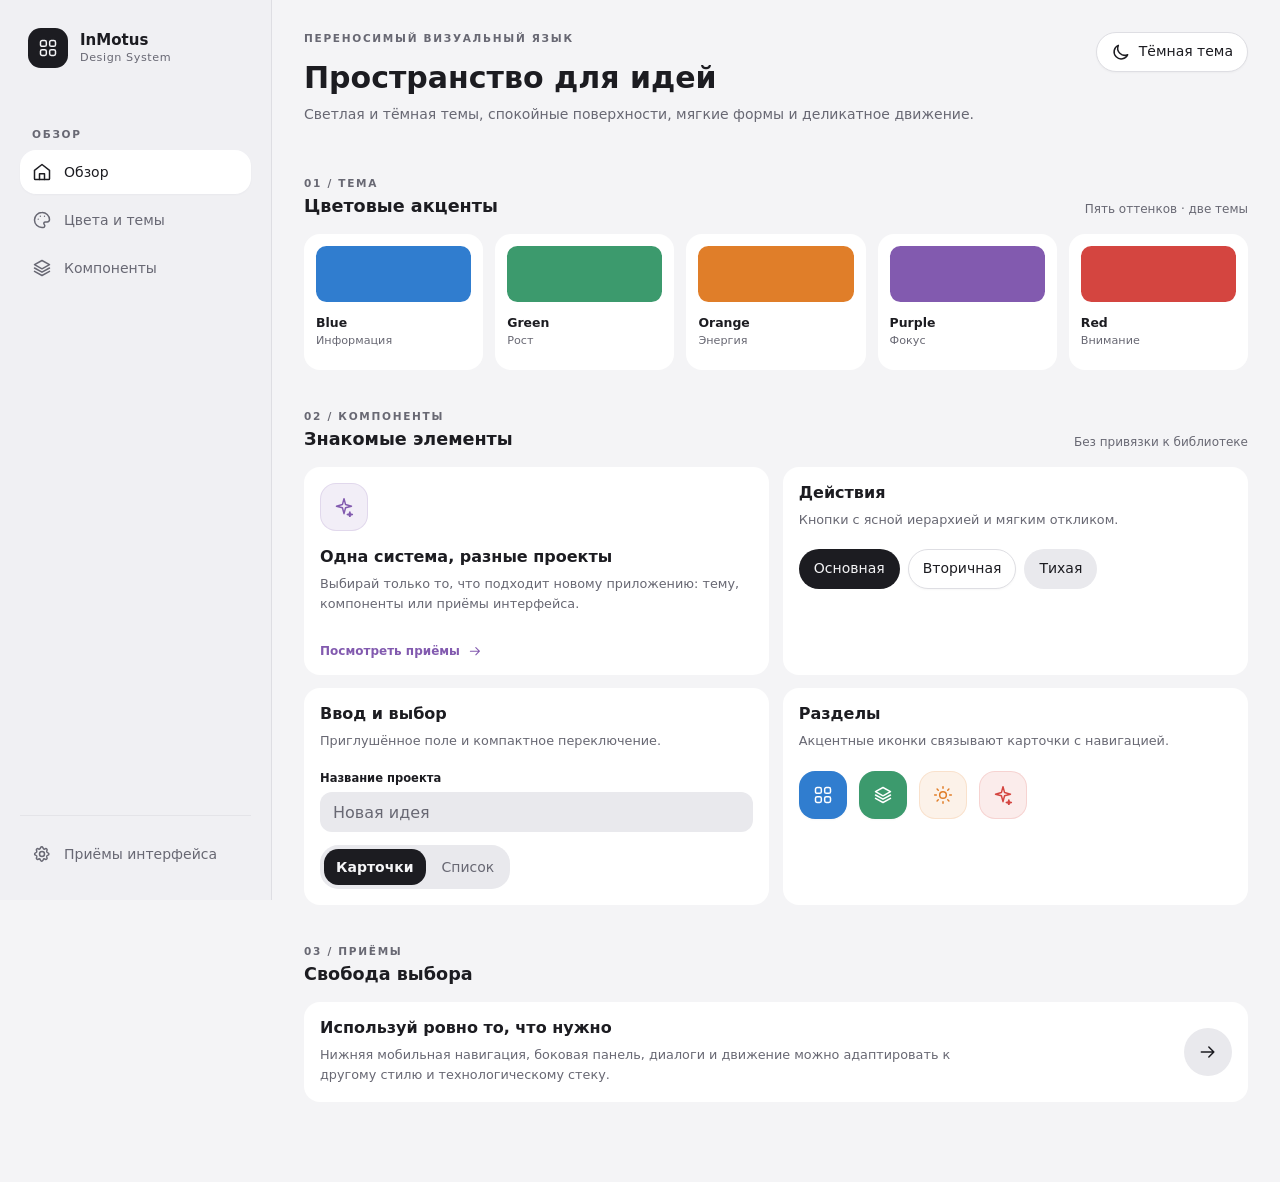
==== commit 09b52aed: "Add InMotus iconography guidelines" ====
--- a/preview/index.html
+++ b/preview/index.html
@@ -59,7 +59,7 @@
             <article class="inmotus-card preview-feature-card"><div class="inmotus-icon-badge" data-accent="purple"><svg><use href="#i-spark" /></svg></div><div><h3>Одна система, разные проекты</h3><p>Выбирай только то, что подходит новому приложению: тему, компоненты или приёмы интерфейса.</p></div><a class="preview-text-link" href="#patterns">Посмотреть приёмы <svg><use href="#i-arrow" /></svg></a></article>
             <div class="inmotus-card preview-control-card"><h3>Действия</h3><p>Кнопки с ясной иерархией и мягким откликом.</p><div class="preview-button-row"><button class="inmotus-button" id="open-dialog" type="button">Основная</button><button class="inmotus-button inmotus-button--secondary" type="button">Вторичная</button><button class="inmotus-button inmotus-button--quiet" type="button">Тихая</button></div></div>
             <div class="inmotus-card preview-control-card"><h3>Ввод и выбор</h3><p>Приглушённое поле и компактное переключение.</p><label class="preview-field-label" for="preview-input">Название проекта</label><input class="inmotus-input" id="preview-input" placeholder="Новая идея" /><div class="inmotus-segmented" role="group" aria-label="Вид предпросмотра"><button type="button" aria-pressed="true">Карточки</button><button type="button" aria-pressed="false">Список</button></div></div>
-            <div class="inmotus-card preview-control-card preview-accents"><h3>Разделы</h3><p>Акцентные иконки связывают карточки с навигацией.</p><div class="preview-accent-row"><div class="inmotus-icon-badge" data-accent="blue"><svg><use href="#i-grid" /></svg></div><div class="inmotus-icon-badge" data-accent="green"><svg><use href="#i-layers" /></svg></div><div class="inmotus-icon-badge" data-accent="orange"><svg><use href="#i-sun" /></svg></div><div class="inmotus-icon-badge" data-accent="red"><svg><use href="#i-spark" /></svg></div></div></div>
+            <div class="inmotus-card preview-control-card preview-accents"><h3>Разделы</h3><p>Акцентные иконки связывают карточки с навигацией.</p><div class="preview-accent-row"><div class="inmotus-icon-badge inmotus-icon-badge--solid" data-accent="blue"><svg><use href="#i-grid" /></svg></div><div class="inmotus-icon-badge inmotus-icon-badge--solid" data-accent="green"><svg><use href="#i-layers" /></svg></div><div class="inmotus-icon-badge" data-accent="orange"><svg><use href="#i-sun" /></svg></div><div class="inmotus-icon-badge" data-accent="red"><svg><use href="#i-spark" /></svg></div></div></div>
           </div>
         </section>
 
--- a/components/inmotus.css
+++ b/components/inmotus.css
@@ -167,6 +167,19 @@
 .inmotus-theme .inmotus-icon-badge[data-accent="purple"] { --inmotus-icon-color: var(--inmotus-purple); }
 .inmotus-theme .inmotus-icon-badge[data-accent="red"] { --inmotus-icon-color: var(--inmotus-red); }
 
+.inmotus-theme .inmotus-icon-badge--solid {
+  border-color: transparent;
+  background: hsl(var(--inmotus-icon-color));
+  color: white;
+  box-shadow: var(--inmotus-shadow-surface);
+}
+
+.inmotus-theme .inmotus-icon-badge--small {
+  width: 1.75rem;
+  height: 1.75rem;
+  border-radius: 0.5rem;
+}
+
 .inmotus-theme .inmotus-floating-bar {
   border: 1px solid hsl(var(--inmotus-border));
   border-radius: 1.75rem;
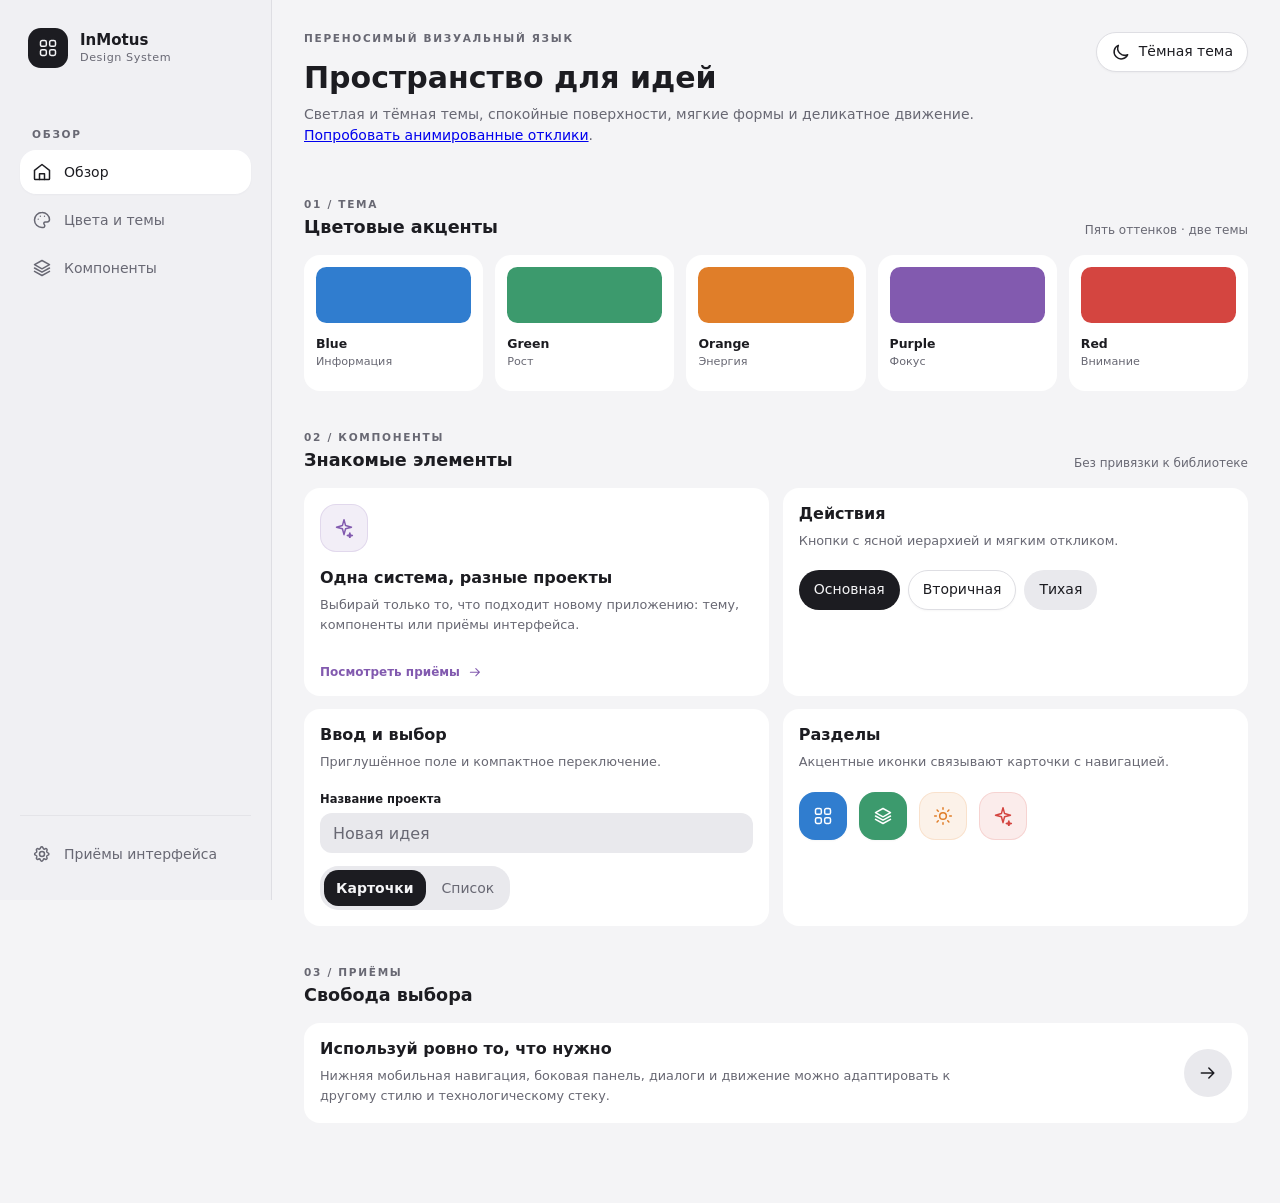
==== commit 7797315b: "Add reusable animated interaction feedback" ====
--- a/preview/index.html
+++ b/preview/index.html
@@ -38,7 +38,7 @@
 
       <main class="inmotus-page preview-main" id="overview">
         <header class="preview-topbar">
-          <div><p class="preview-eyebrow">ПЕРЕНОСИМЫЙ ВИЗУАЛЬНЫЙ ЯЗЫК</p><h1 class="inmotus-page-title">Пространство для идей</h1><p class="inmotus-page-description">Светлая и тёмная темы, спокойные поверхности, мягкие формы и деликатное движение.</p></div>
+          <div><p class="preview-eyebrow">ПЕРЕНОСИМЫЙ ВИЗУАЛЬНЫЙ ЯЗЫК</p><h1 class="inmotus-page-title">Пространство для идей</h1><p class="inmotus-page-description">Светлая и тёмная темы, спокойные поверхности, мягкие формы и деликатное движение. <a href="motion.html">Попробовать анимированные отклики</a>.</p></div>
           <button class="inmotus-button inmotus-button--secondary preview-theme-button" id="theme-toggle" type="button" aria-label="Переключить тему"><svg><use href="#i-moon" /></svg><span>Тёмная тема</span></button>
         </header>
 
--- a/components/inmotus.css
+++ b/components/inmotus.css
@@ -63,15 +63,17 @@
   text-decoration: none;
   cursor: pointer;
   transition: background-color var(--inmotus-duration-base) var(--inmotus-ease-out),
-    transform var(--inmotus-duration-base) var(--inmotus-ease-out);
+    scale 360ms var(--inmotus-ease-out);
 }
 
 .inmotus-theme .inmotus-button:hover {
   background: hsl(var(--inmotus-foreground) / 0.9);
 }
 
-.inmotus-theme .inmotus-button:active {
-  transform: scale(0.98);
+.inmotus-theme .inmotus-button:active:not([data-inmotus-press="none"]):not([data-inmotus-press="content"]):not(:disabled):not([aria-disabled="true"]) {
+  scale: var(--inmotus-press-scale, 1.06);
+  transition-duration: var(--inmotus-press-down, 90ms);
+  transition-timing-function: cubic-bezier(0.2, 0, 0, 1);
 }
 
 .inmotus-theme .inmotus-button:focus-visible,
